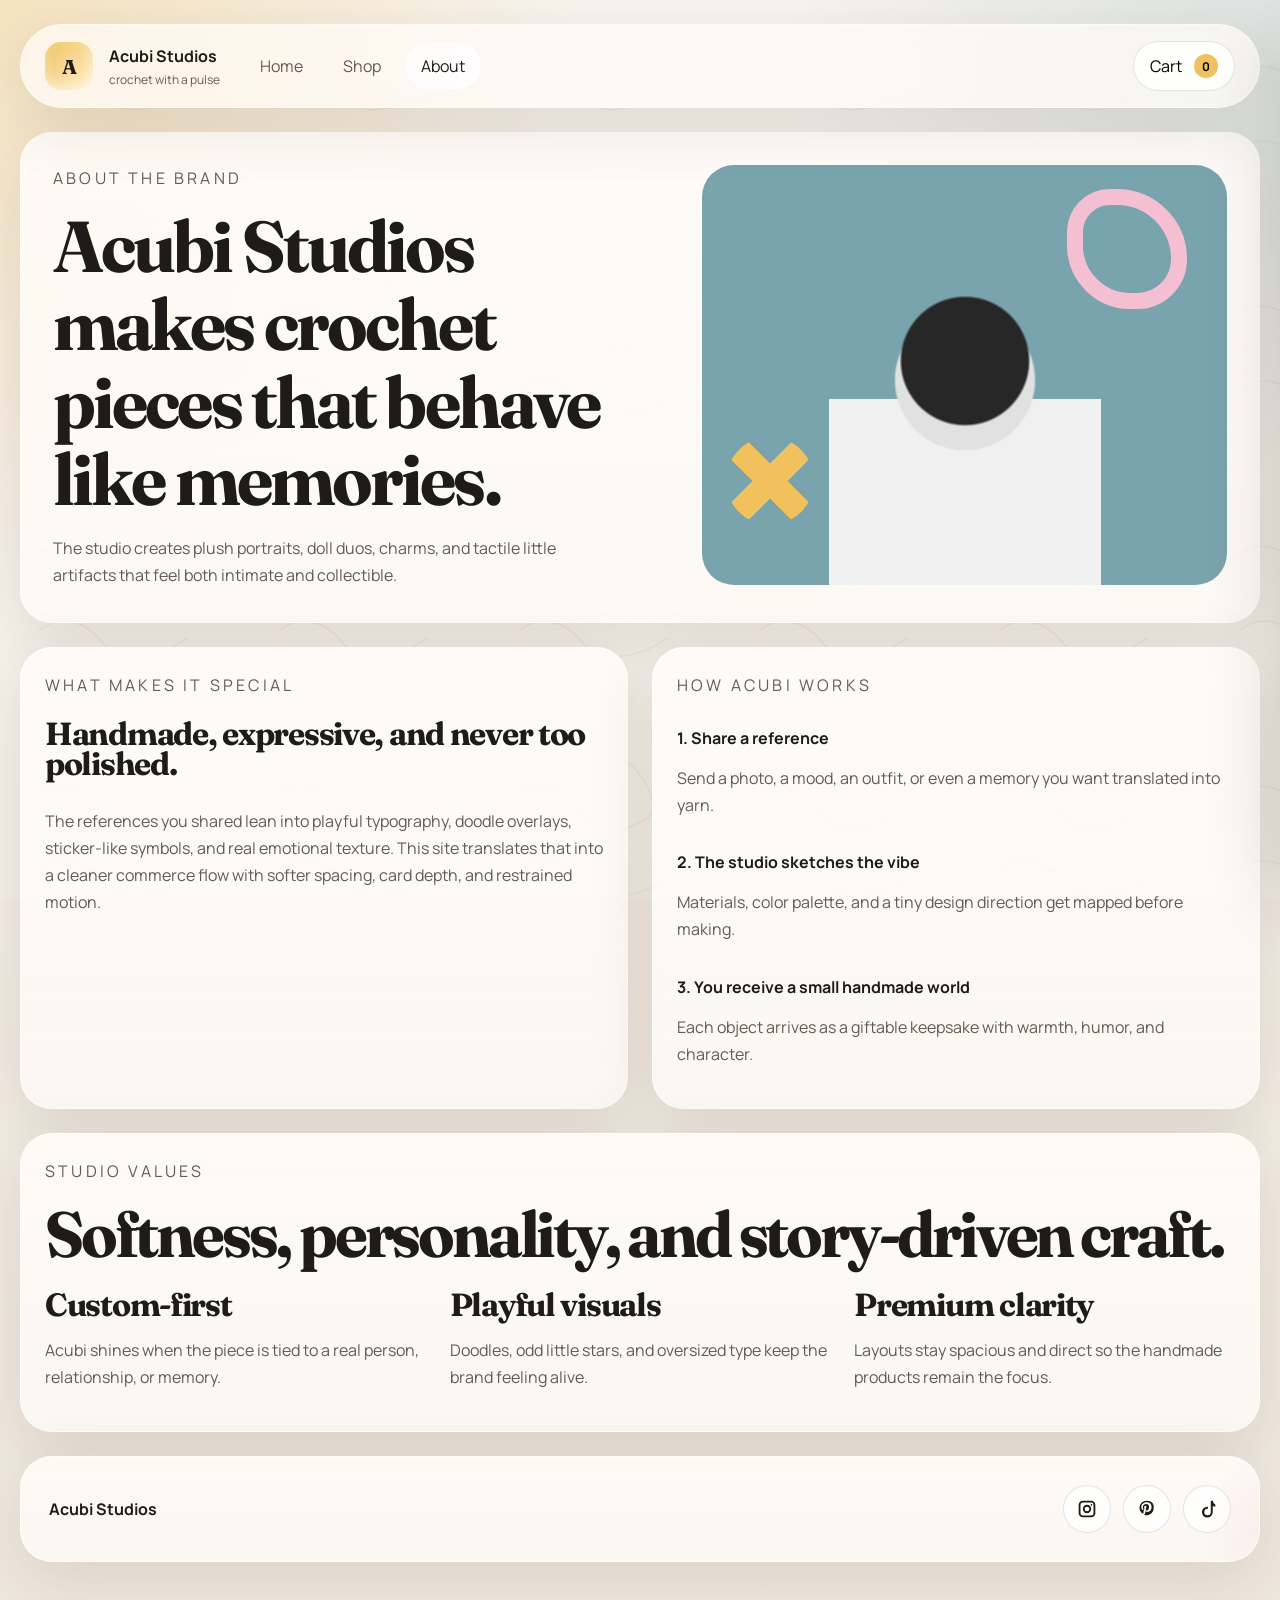
==== about.html @ 411c04d3 "initial commit" ====
<!DOCTYPE html>
<html lang="en">
<head>
  <meta charset="UTF-8">
  <meta name="viewport" content="width=device-width, initial-scale=1.0">
  <title>About | Acubi Studios</title>
  <meta
    name="description"
    content="Learn about Acubi Studios, a handmade crochet brand crafting custom dolls and keepsake art."
  >
  <link rel="preconnect" href="https://fonts.googleapis.com">
  <link rel="preconnect" href="https://fonts.gstatic.com" crossorigin>
  <link
    href="https://fonts.googleapis.com/css2?family=Baloo+2:wght@400;600;700&family=Fraunces:opsz,wght@9..144,400;9..144,600;9..144,700&family=Manrope:wght@400;500;700;800&display=swap"
    rel="stylesheet"
  >
  <link rel="stylesheet" href="styles.css">
</head>
<body>
  <div class="site-shell">
    <header class="topbar">
      <a class="brand" href="index.html" aria-label="Acubi Studios home">
        <span class="brand-mark">A</span>
        <span class="brand-text">
          <strong>Acubi Studios</strong>
          <small>crochet with a pulse</small>
        </span>
      </a>
      <button class="menu-toggle" type="button" aria-expanded="false" aria-controls="site-nav">
        Menu
      </button>
      <nav id="site-nav" class="nav">
        <a class="nav-link" href="index.html">Home</a>
        <a class="nav-link" href="shop.html">Shop</a>
        <a class="nav-link is-active" href="about.html">About</a>
      </nav>
      <div class="header-actions">
        <button class="cart-button" type="button" aria-expanded="false" aria-controls="cart-drawer">
          Cart
          <span class="cart-count" data-cart-count>0</span>
        </button>
      </div>
    </header>

    <main>
      <section class="about-hero panel">
        <div class="about-intro">
          <p class="eyebrow">About the brand</p>
          <h1>Acubi Studios makes crochet pieces that behave like memories.</h1>
          <p>
            The studio creates plush portraits, doll duos, charms, and tactile little artifacts
            that feel both intimate and collectible.
          </p>
        </div>
        <div class="about-portrait" aria-hidden="true">
          <div class="portrait-cutout"></div>
          <div class="portrait-doodle portrait-doodle-one"></div>
          <div class="portrait-doodle portrait-doodle-two"></div>
        </div>
      </section>

      <section class="about-layout">
        <article class="panel">
          <p class="eyebrow">What makes it special</p>
          <h2>Handmade, expressive, and never too polished.</h2>
          <p>
            The references you shared lean into playful typography, doodle overlays, sticker-like
            symbols, and real emotional texture. This site translates that into a cleaner commerce
            flow with softer spacing, card depth, and restrained motion.
          </p>
        </article>

        <article class="panel">
          <p class="eyebrow">How Acubi works</p>
          <div class="steps">
            <div>
              <strong>1. Share a reference</strong>
              <p>Send a photo, a mood, an outfit, or even a memory you want translated into yarn.</p>
            </div>
            <div>
              <strong>2. The studio sketches the vibe</strong>
              <p>Materials, color palette, and a tiny design direction get mapped before making.</p>
            </div>
            <div>
              <strong>3. You receive a small handmade world</strong>
              <p>Each object arrives as a giftable keepsake with warmth, humor, and character.</p>
            </div>
          </div>
        </article>
      </section>

      <section class="panel values-panel">
        <div class="section-heading">
          <p class="eyebrow">Studio values</p>
          <h2>Softness, personality, and story-driven craft.</h2>
        </div>
        <div class="value-grid">
          <div>
            <h3>Custom-first</h3>
            <p>Acubi shines when the piece is tied to a real person, relationship, or memory.</p>
          </div>
          <div>
            <h3>Playful visuals</h3>
            <p>Doodles, odd little stars, and oversized type keep the brand feeling alive.</p>
          </div>
          <div>
            <h3>Premium clarity</h3>
            <p>Layouts stay spacious and direct so the handmade products remain the focus.</p>
          </div>
        </div>
      </section>
    </main>

    <aside id="cart-drawer" class="cart-drawer" aria-hidden="true">
      <div class="cart-drawer-header">
        <div>
          <p class="eyebrow">Your cart</p>
          <h2>Picked for later</h2>
        </div>
        <button class="cart-close" type="button" aria-label="Close cart">Close</button>
      </div>
      <div class="cart-items" data-cart-items></div>
      <div class="cart-empty" data-cart-empty>Your cart is empty.</div>
      <div class="cart-summary">
        <div class="cart-total">
          <span>Total</span>
          <strong data-cart-total>Rs 0</strong>
        </div>
        <button class="button button-primary cart-checkout" type="button">Checkout later</button>
      </div>
    </aside>
    <div class="cart-backdrop" hidden></div>

    <footer class="site-footer panel">
      <div>
        <strong>Acubi Studios</strong>
      </div>
      <div class="socials" aria-label="Social media links">
        <a href="#" aria-label="Instagram">
          <svg viewBox="0 0 24 24" aria-hidden="true"><path d="M7 2h10a5 5 0 0 1 5 5v10a5 5 0 0 1-5 5H7a5 5 0 0 1-5-5V7a5 5 0 0 1 5-5zm0 2.2A2.8 2.8 0 0 0 4.2 7v10A2.8 2.8 0 0 0 7 19.8h10a2.8 2.8 0 0 0 2.8-2.8V7A2.8 2.8 0 0 0 17 4.2zm10.35 1.7a1.05 1.05 0 1 1 0 2.1 1.05 1.05 0 0 1 0-2.1zM12 7a5 5 0 1 1 0 10 5 5 0 0 1 0-10zm0 2.2A2.8 2.8 0 1 0 12 14.8 2.8 2.8 0 0 0 12 9.2z"/></svg>
        </a>
        <a href="#" aria-label="Pinterest">
          <svg viewBox="0 0 24 24" aria-hidden="true"><path d="M12.01 2C6.76 2 3 5.76 3 10.72c0 3.18 1.79 5.95 4.67 7.03.03-.55.01-1.22.15-1.82.16-.65 1.06-4.48 1.06-4.48s-.26-.52-.26-1.28c0-1.2.69-2.1 1.56-2.1.73 0 1.09.55 1.09 1.21 0 .74-.47 1.85-.72 2.88-.21.87.44 1.57 1.31 1.57 1.57 0 2.63-2.02 2.63-4.42 0-1.82-1.22-3.18-3.45-3.18-2.51 0-4.07 1.87-4.07 3.99 0 .73.22 1.26.56 1.66.16.19.18.26.12.47l-.18.73c-.06.23-.25.31-.46.22-1.27-.52-1.86-1.92-1.86-3.5 0-2.61 2.19-5.74 6.55-5.74 3.5 0 5.81 2.53 5.81 5.25 0 3.59-2 6.26-4.95 6.26-.99 0-1.92-.53-2.24-1.12l-.61 2.38c-.22.84-.65 1.88-.96 2.52.72.22 1.48.33 2.26.33 5.24 0 9-3.76 9-8.72C21 5.76 17.24 2 12.01 2z"/></svg>
        </a>
        <a href="#" aria-label="TikTok">
          <svg viewBox="0 0 24 24" aria-hidden="true"><path d="M16.56 2H19a5.52 5.52 0 0 0 3 4.68v2.48a7.87 7.87 0 0 1-3.07-.63v7.15a6.52 6.52 0 1 1-6.52-6.52c.25 0 .5.01.74.04v2.56a3.92 3.92 0 1 0 3.41 3.88z"/></svg>
        </a>
      </div>
    </footer>
  </div>

  <script src="products.js"></script>
  <script src="script.js"></script>
</body>
</html>
---- styles.css ----
:root {
  --bg: #f3efe8;
  --paper: rgba(255, 251, 247, 0.74);
  --paper-strong: rgba(255, 251, 247, 0.92);
  --ink: #1f1b19;
  --muted: #655a53;
  --line: rgba(57, 39, 28, 0.12);
  --gold: #f0c15d;
  --pink: #f2b7ca;
  --sky: #7eacb0;
  --peach: #ebc4a0;
  --shadow: 0 16px 64px rgba(54, 37, 29, 0.12);
  --radius-xl: 32px;
  --radius-lg: 24px;
  --radius-md: 16px;
  --max-width: 1180px;
}

* {
  box-sizing: border-box;
}

html {
  scroll-behavior: smooth;
}

body {
  margin: 0;
  min-height: 100vh;
  color: var(--ink);
  font-family: "Manrope", "Segoe UI", sans-serif;
  background:
    radial-gradient(circle at top left, rgba(240, 193, 93, 0.4), transparent 28%),
    radial-gradient(circle at top right, rgba(126, 172, 176, 0.28), transparent 24%),
    linear-gradient(180deg, #f8f3ec 0%, #efe8dd 100%);
}

body::before {
  content: "";
  position: fixed;
  inset: 0;
  background-image:
    linear-gradient(rgba(255, 255, 255, 0.18), rgba(255, 255, 255, 0.18)),
    url("data:image/svg+xml,%3Csvg xmlns='http://www.w3.org/2000/svg' width='240' height='240' viewBox='0 0 240 240'%3E%3Cg fill='none' stroke='%23bfa892' stroke-opacity='.18' stroke-width='1.4'%3E%3Cpath d='M30 80c18-20 54-18 68 8s44 30 74 6'/%3E%3Cpath d='M40 150c20-16 44-10 62 12s52 18 86-4'/%3E%3Cpath d='M144 40c12 8 26 24 28 42'/%3E%3C/g%3E%3C/svg%3E");
  pointer-events: none;
  z-index: -1;
}

a {
  color: inherit;
  text-decoration: none;
}

button {
  font: inherit;
}

.site-shell {
  width: min(calc(100% - 40px), 1440px);
  margin: 0 auto;
  padding: 24px 0 40px;
}

.topbar {
  position: sticky;
  top: 16px;
  z-index: 10;
  display: flex;
  align-items: center;
  justify-content: space-between;
  gap: 24px;
  padding: 16px 24px;
  margin-bottom: 24px;
  width: 100%;
  margin-left: 0;
  margin-right: 0;
  background: rgba(255, 251, 247, 0.72);
  border: 1px solid rgba(255, 255, 255, 0.55);
  -webkit-backdrop-filter: blur(16px);
  backdrop-filter: blur(16px);
  border-radius: 999px;
  box-shadow: var(--shadow);
}

.brand {
  display: inline-flex;
  align-items: center;
  gap: 16px;
}

.brand-mark {
  display: inline-grid;
  place-items: center;
  width: 48px;
  height: 48px;
  border-radius: 16px;
  background: linear-gradient(135deg, var(--gold), #fff2d0);
  font-family: "Fraunces", serif;
  font-size: 1.25rem;
  font-weight: 700;
  box-shadow: inset 0 -4px 12px rgba(255, 255, 255, 0.45);
}

.brand-text {
  display: grid;
  gap: 4px;
}

.brand-text strong {
  font-size: 1rem;
}

.brand-text small {
  color: var(--muted);
  font-size: 0.75rem;
}

.nav {
  display: flex;
  align-items: center;
  gap: 8px;
}

.header-actions {
  display: flex;
  align-items: center;
  gap: 12px;
  margin-left: auto;
}

.nav-link,
.menu-toggle,
.cart-button,
.filter-chip,
.button {
  transition: transform 180ms ease, background-color 180ms ease, border-color 180ms ease, box-shadow 180ms ease;
}

.nav-link {
  padding: 12px 16px;
  border-radius: 999px;
  color: var(--muted);
}

.nav-link:hover,
.nav-link.is-active {
  color: var(--ink);
  background: rgba(255, 255, 255, 0.75);
}

.menu-toggle {
  display: none;
  padding: 12px 16px;
  border: 1px solid var(--line);
  border-radius: 999px;
  background: rgba(255, 255, 255, 0.78);
}

.cart-button {
  display: inline-flex;
  align-items: center;
  gap: 12px;
  padding: 12px 16px;
  border: 1px solid var(--line);
  border-radius: 999px;
  background: rgba(255, 255, 255, 0.82);
}

.cart-count {
  display: inline-grid;
  place-items: center;
  min-width: 24px;
  height: 24px;
  padding: 0 8px;
  border-radius: 999px;
  background: var(--gold);
  font-size: 0.75rem;
  font-weight: 700;
}

main {
  display: grid;
  gap: 24px;
}

.panel {
  position: relative;
  overflow: hidden;
  background: linear-gradient(180deg, var(--paper-strong), var(--paper));
  border: 1px solid rgba(255, 255, 255, 0.7);
  border-radius: var(--radius-xl);
  box-shadow: var(--shadow);
}

.panel::after {
  content: "";
  position: absolute;
  inset: auto -10% -55% auto;
  width: 180px;
  height: 180px;
  background: radial-gradient(circle, rgba(242, 183, 202, 0.22), transparent 70%);
  pointer-events: none;
}

.hero,
.shop-hero,
.about-hero,
.about-teaser,
.site-footer {
  padding: 28px;
}

.hero {
  display: grid;
  grid-template-columns: 1.15fr 0.85fr;
  gap: 24px;
  min-height: 620px;
}

.hero-copy,
.shop-hero,
.about-intro {
  align-self: center;
}

.eyebrow {
  margin: 0 0 8px;
  color: var(--muted);
  font-size: 0.75rem;
  letter-spacing: 0.2em;
  text-transform: uppercase;
}

h1,
h2,
h3 {
  margin: 0;
  line-height: 0.95;
}

h1,
.headline-pop,
.art-note h2 {
  font-family: "Fraunces", Georgia, serif;
}

h1 {
  font-size: clamp(3.2rem, 8vw, 6.4rem);
  letter-spacing: -0.06em;
}

.headline-pop {
  display: block;
  color: #b88317;
  text-shadow: 0 8px 16px rgba(83, 54, 22, 0.14);
  position: relative;
  z-index: 1;
}

.headline-pop::before {
  content: "";
  position: absolute;
  left: -8px;
  right: 18%;
  bottom: 16px;
  height: 32px;
  background: linear-gradient(135deg, #ffe49c, #f0c15d);
  transform: rotate(-2deg);
  border-radius: 999px 32px 999px 32px;
  z-index: -1;
  opacity: 0.95;
}

.hero-text,
.feature p,
.product-copy p,
.about-intro p,
.about-layout p,
.values-panel p,
.site-footer p,
.shop-hero p {
  color: var(--muted);
  line-height: 1.7;
  font-size: 1rem;
}

.hero-text {
  max-width: 58ch;
  margin: 24px 0 0;
}

.hero-actions,
.filter-row {
  display: flex;
  flex-wrap: wrap;
  gap: 12px;
  margin-top: 24px;
}

.shop-controls {
  display: flex;
  align-items: center;
  justify-content: space-between;
  gap: 24px;
  margin-top: 24px;
}

.shop-controls .filter-row {
  margin-top: 0;
}

.button {
  display: inline-flex;
  align-items: center;
  justify-content: center;
  min-height: 48px;
  padding: 0 24px;
  border-radius: 999px;
  border: 1px solid transparent;
}

.button:hover,
.filter-chip:hover,
.menu-toggle:hover,
.cart-button:hover {
  transform: translateY(-1px);
}

.button-primary {
  color: #fffdf8;
  background: linear-gradient(135deg, #1e1b19, #49423f);
}

.button-secondary,
.filter-chip {
  background: rgba(255, 255, 255, 0.76);
  border-color: var(--line);
}

.filter-chip {
  padding: 12px 16px;
  border-radius: 999px;
  color: var(--ink);
  cursor: pointer;
}

.filter-chip.is-selected {
  background: var(--gold);
}

.filter-status,
.shop-empty-state {
  margin: 0;
  color: var(--muted);
}

.sort-row {
  display: flex;
  align-items: center;
  gap: 12px;
  margin-top: 0;
  margin-left: auto;
}

.sort-label {
  color: var(--muted);
  font-size: 0.75rem;
  letter-spacing: 0.14em;
  text-transform: uppercase;
}

.sort-select {
  min-height: 48px;
  padding: 0 48px 0 16px;
  border: 1px solid var(--line);
  border-radius: 999px;
  background: rgba(255, 255, 255, 0.82);
  background-image: url("data:image/svg+xml,%3Csvg xmlns='http://www.w3.org/2000/svg' width='16' height='16' viewBox='0 0 16 16'%3E%3Cpath fill='none' stroke='%231f1b19' stroke-linecap='round' stroke-linejoin='round' stroke-width='1.5' d='M4 6l4 4 4-4'/%3E%3C/svg%3E");
  background-position: right 16px center;
  background-repeat: no-repeat;
  background-size: 16px 16px;
  color: var(--ink);
  font: inherit;
  -webkit-appearance: none;
  -moz-appearance: none;
  appearance: none;
}

.filter-status {
  margin-top: 16px;
}

.shop-empty-state {
  padding: 24px;
  text-align: center;
}

.hero-art {
  position: relative;
  display: grid;
  align-content: end;
  gap: 16px;
}

.art-card {
  position: relative;
  border-radius: 28px;
  overflow: hidden;
}

.art-photo {
  min-height: 390px;
  background:
    linear-gradient(160deg, rgba(41, 31, 24, 0.08), rgba(41, 31, 24, 0.45)),
    radial-gradient(circle at 30% 20%, rgba(253, 232, 121, 0.9), transparent 28%),
    linear-gradient(145deg, #6b645d 0%, #b19c7b 36%, #2d2928 100%);
}

.art-photo::before {
  content: "";
  position: absolute;
  inset: 0;
  background:
    linear-gradient(18deg, transparent 45%, rgba(255, 255, 255, 0.24) 48%, transparent 55%),
    url("data:image/svg+xml,%3Csvg xmlns='http://www.w3.org/2000/svg' width='240' height='240' viewBox='0 0 240 240'%3E%3Cg fill='none' stroke='%23fff4d6' stroke-opacity='.18' stroke-width='2'%3E%3Cpath d='M22 48l18 8 8 20'/%3E%3Cpath d='M184 40l12 20 22 6'/%3E%3Cpath d='M50 200c44-18 92-20 144-6'/%3E%3C/g%3E%3C/svg%3E");
  mix-blend-mode: screen;
}

.photo-overlay {
  position: absolute;
  inset: auto 20px 20px 20px;
  padding: 16px;
  background: rgba(255, 248, 240, 0.78);
  -webkit-backdrop-filter: blur(8px);
  backdrop-filter: blur(8px);
  border-radius: 24px;
}

.photo-overlay p {
  margin: 8px 0 0;
  font-family: "Baloo 2", cursive;
  font-size: 1.5rem;
}

.scribble-star {
  display: inline-block;
  width: 48px;
  height: 48px;
  background: var(--gold);
  clip-path: polygon(50% 0%, 60% 36%, 100% 50%, 60% 64%, 50% 100%, 40% 64%, 0% 50%, 40% 36%);
}

.art-note {
  padding: 24px;
  background: linear-gradient(180deg, rgba(126, 172, 176, 0.18), rgba(255, 251, 247, 0.86));
  border: 1px solid rgba(126, 172, 176, 0.2);
}

.doodle-badge,
.product-tag,
.price-pill {
  display: inline-flex;
  align-items: center;
  gap: 8px;
  min-height: 32px;
  padding: 0 16px;
  border-radius: 999px;
  background: rgba(255, 255, 255, 0.78);
  border: 1px solid rgba(57, 39, 28, 0.1);
  font-size: 0.75rem;
}

.price-pill {
  margin-bottom: 16px;
}

.art-note h2 {
  margin-top: 16px;
  font-size: clamp(2rem, 4vw, 3rem);
}

.art-note ul {
  margin: 16px 0 0;
  padding-left: 16px;
  color: var(--muted);
  line-height: 1.8;
}

.story-grid,
.about-layout {
  display: grid;
  grid-template-columns: 1.1fr 0.9fr 0.9fr;
  gap: 24px;
}

.about-layout {
  grid-template-columns: 1fr 1fr;
}

.about-layout .panel {
  display: grid;
  align-content: start;
  gap: 12px;
  padding: 24px;
}

.feature,
.values-panel,
.product-card {
  padding: 24px;
}

.feature h2,
.section-heading h2,
.about-intro h1,
.shop-hero h1 {
  font-family: "Fraunces", Georgia, serif;
  font-size: clamp(2.4rem, 5vw, 4.6rem);
  letter-spacing: -0.05em;
  line-height: 1.02;
}

.feature h3,
.product-copy h2,
.product-copy h3,
.value-grid h3,
.about-layout h2 {
  font-family: "Fraunces", Georgia, serif;
  font-size: 2rem;
  letter-spacing: -0.04em;
}

.quote-bubble {
  display: inline-block;
  max-width: 256px;
  padding: 16px 24px;
  margin-bottom: 16px;
  font-family: "Baloo 2", cursive;
  font-size: 1.5rem;
  background: #fffef9;
  border: 4px solid rgba(31, 27, 25, 0.76);
  border-radius: 32px;
}

.catalog-preview,
.shop-grid {
  display: grid;
  gap: 24px;
}

.section-heading {
  display: grid;
  gap: 8px;
}

.product-grid,
.shop-grid,
.value-grid {
  display: grid;
  grid-template-columns: repeat(3, minmax(0, 1fr));
  gap: 24px;
}

.product-card {
  display: grid;
  gap: 16px;
}

.product-card.is-clickable {
  cursor: pointer;
}

.product-card.is-hidden {
  display: none;
}

.product-card.is-clickable:focus-visible {
  outline: 4px solid rgba(184, 131, 23, 0.55);
  outline-offset: 4px;
}

.product-visual {
  min-height: 240px;
  border-radius: 24px;
  position: relative;
  overflow: hidden;
  background-color: #efe4d6;
}

.product-visual::before,
.product-visual::after {
  content: "";
  position: absolute;
}

.product-one {
  background:
    radial-gradient(circle at 35% 60%, #4a372f 0 16%, transparent 17%),
    radial-gradient(circle at 65% 60%, #4a372f 0 16%, transparent 17%),
    radial-gradient(circle at 35% 40%, #f4d2a9 0 20%, transparent 21%),
    radial-gradient(circle at 65% 40%, #f4d2a9 0 20%, transparent 21%),
    linear-gradient(180deg, #282526 0 48%, #ede2d1 48% 100%);
}

.product-one::before,
.product-one::after {
  top: 24px;
  width: 84px;
  height: 160px;
  border-radius: 48px;
  background: linear-gradient(180deg, #1f1b1d 0 48%, #f6efe4 48% 100%);
}

.product-one::before {
  left: 48px;
}

.product-one::after {
  right: 48px;
}

.product-two {
  background:
    radial-gradient(circle at center, #f7bfd0 0 16%, transparent 17%),
    radial-gradient(circle at 50% 50%, #ef9eb5 0 34%, transparent 35%),
    linear-gradient(180deg, #79a3ad, #c6e0d9);
}

.product-two::before {
  inset: 32px;
  border-radius: 50%;
  border: 16px solid #f4c1d1;
}

.product-two::after {
  inset: 100px;
  border-radius: 50%;
  background: radial-gradient(circle, #b0637b 0 22%, transparent 23%),
    radial-gradient(circle at right, #b0637b 0 22%, transparent 23%);
}

.product-three {
  background:
    radial-gradient(circle at 50% 16%, rgba(255, 234, 195, 0.96), transparent 22%),
    linear-gradient(180deg, #c49d71, #f0d8ba);
}

.product-three::before {
  left: calc(50% - 32px);
  top: 32px;
  width: 64px;
  height: 180px;
  border-radius: 32px;
  background: linear-gradient(180deg, #2d2625 0 28%, #ecc89d 28% 50%, #2d2625 50% 100%);
  box-shadow:
    -48px 32px 0 -8px #2d2625,
    48px 32px 0 -8px #2d2625;
}

.product-four {
  background:
    radial-gradient(circle at 50% 36%, #f0c15d 0 8%, transparent 9%),
    linear-gradient(180deg, #efe6d8, #cab8a8);
}

.product-four::before {
  left: calc(50% - 56px);
  top: 52px;
  width: 112px;
  height: 112px;
  border-radius: 48px;
  background: #f1d5bb;
}

.product-four::after {
  left: calc(50% - 64px);
  bottom: 24px;
  width: 128px;
  height: 80px;
  border-radius: 40px;
  background: #b68467;
}

.product-five {
  background:
    linear-gradient(135deg, #fff6e6, #f2b7ca),
    linear-gradient(180deg, #8cb7ba, #5f868e);
}

.product-five::before {
  inset: 40px;
  border-radius: 24px;
  background:
    radial-gradient(circle at 20% 20%, rgba(255, 255, 255, 0.7), transparent 16%),
    linear-gradient(135deg, #7ba8ab, #e3b18c);
}

.product-five::after {
  left: 32px;
  right: 32px;
  bottom: 40px;
  height: 16px;
  border-radius: 999px;
  background: rgba(255, 255, 255, 0.7);
}

.product-six {
  background:
    linear-gradient(180deg, #86adb0, #f1e1cb);
}

.product-six::before {
  left: 24px;
  right: 24px;
  top: 32px;
  bottom: 32px;
  border-radius: 32px;
  background:
    radial-gradient(circle at 18% 30%, #f1c462 0 10%, transparent 11%),
    radial-gradient(circle at 80% 24%, #f2b7ca 0 12%, transparent 13%),
    radial-gradient(circle at 48% 58%, #fffdf7 0 26%, transparent 27%),
    linear-gradient(135deg, #e9d7c5, #cbb099);
}

.product-copy {
  display: grid;
  gap: 12px;
}

.product-actions {
  display: flex;
  flex-wrap: wrap;
  gap: 12px;
  margin-top: 4px;
  justify-content: center;
  align-items: center;
}

.add-to-cart-button {
  border: 0;
  cursor: pointer;
}

.product-meta {
  display: flex;
  justify-content: space-between;
  gap: 12px;
  color: var(--muted);
}

.cart-drawer {
  position: fixed;
  top: 24px;
  right: 24px;
  bottom: 24px;
  width: min(384px, calc(100vw - 32px));
  display: grid;
  grid-template-rows: auto 1fr auto;
  gap: 16px;
  padding: 24px;
  background: rgba(255, 251, 247, 0.96);
  border: 1px solid rgba(255, 255, 255, 0.82);
  border-radius: 32px;
  box-shadow: 0 24px 80px rgba(38, 28, 22, 0.24);
  -webkit-backdrop-filter: blur(16px);
  backdrop-filter: blur(16px);
  transform: translateX(calc(100% + 32px));
  transition: transform 220ms ease;
  z-index: 30;
}

.cart-drawer.is-open {
  transform: translateX(0);
}

.cart-backdrop {
  position: fixed;
  inset: 0;
  background: rgba(29, 21, 18, 0.2);
  -webkit-backdrop-filter: blur(4px);
  backdrop-filter: blur(4px);
  z-index: 20;
}

.cart-open {
  overflow: hidden;
}

.cart-drawer-header,
.cart-total,
.cart-item-controls {
  display: flex;
  align-items: center;
  justify-content: space-between;
  gap: 12px;
}

.cart-close,
.cart-item-controls button {
  border: 1px solid var(--line);
  border-radius: 999px;
  background: rgba(255, 255, 255, 0.86);
  cursor: pointer;
}

.cart-close {
  padding: 12px 16px;
}

.cart-items {
  display: grid;
  align-content: start;
  gap: 16px;
  overflow: auto;
}

.cart-item {
  display: grid;
  grid-template-columns: 88px 1fr;
  gap: 16px;
  padding: 12px;
  border-radius: 24px;
  background: rgba(255, 255, 255, 0.75);
}

.cart-item-visual {
  min-height: 96px;
  border-radius: 16px;
  overflow: hidden;
}

.cart-item-copy {
  display: grid;
  gap: 8px;
  align-content: start;
}

.cart-item-copy span {
  color: var(--muted);
  font-size: 1rem;
}

.cart-item-controls {
  justify-content: flex-start;
  flex-wrap: wrap;
}

.cart-item-controls button {
  min-width: 32px;
  height: 32px;
  padding: 0 12px;
}

.cart-item-controls .cart-remove {
  min-width: auto;
}

.cart-empty {
  color: var(--muted);
}

.cart-summary {
  display: grid;
  gap: 16px;
}

.cart-checkout {
  width: 100%;
}

.product-detail {
  display: grid;
  grid-template-columns: 0.95fr 1.05fr;
  gap: 32px;
  padding: 32px;
}

.product-detail-visual {
  display: grid;
}

.product-detail-visual .product-visual {
  min-height: 560px;
}

.product-detail-copy {
  display: grid;
  align-content: start;
  gap: 16px;
}

.product-detail-description {
  color: var(--muted);
  line-height: 1.8;
  font-size: 1rem;
}

.product-detail-meta {
  display: grid;
  grid-template-columns: repeat(3, minmax(0, 1fr));
  gap: 16px;
}

.product-detail-meta > div,
.product-detail-includes {
  padding: 16px;
  border-radius: 24px;
  background: rgba(255, 255, 255, 0.66);
  border: 1px solid rgba(57, 39, 28, 0.08);
}

.detail-label {
  display: block;
  margin-bottom: 8px;
  color: var(--muted);
  font-size: 0.75rem;
  letter-spacing: 0.14em;
  text-transform: uppercase;
}

.product-detail-actions {
  display: flex;
  flex-wrap: wrap;
  gap: 12px;
}

.product-detail-includes ul {
  margin: 0;
  padding-left: 16px;
  color: var(--muted);
  line-height: 1.8;
}

.about-teaser,
.site-footer {
  display: flex;
  align-items: center;
  justify-content: space-between;
  gap: 20px;
}

.site-footer {
  margin-top: 24px;
}

.about-teaser .button {
  flex-shrink: 0;
  min-width: 176px;
  white-space: nowrap;
}

.socials {
  display: flex;
  gap: 12px;
}

.socials a {
  display: inline-grid;
  place-items: center;
  width: 48px;
  height: 48px;
  border-radius: 50%;
  background: rgba(255, 255, 255, 0.82);
  border: 1px solid rgba(57, 39, 28, 0.12);
}

.socials svg {
  width: 20px;
  height: 20px;
  fill: var(--ink);
}

.about-hero {
  display: grid;
  grid-template-columns: 1fr 0.85fr;
  gap: 32px;
  align-items: start;
  padding: 32px;
}

.about-intro {
  display: grid;
  gap: 16px;
}

.about-intro h1 {
  font-size: clamp(3rem, 6vw, 4.5rem);
  line-height: 1.08;
  letter-spacing: -0.04em;
  max-width: 12ch;
}

.about-intro p {
  margin: 0;
  max-width: 56ch;
}

.about-portrait {
  position: relative;
  min-height: 420px;
  border-radius: 32px;
  background: linear-gradient(180deg, #79a3ad, #79a3ad);
  overflow: hidden;
}

.portrait-cutout {
  position: absolute;
  left: 50%;
  bottom: 0;
  width: 272px;
  height: 320px;
  transform: translateX(-50%);
  background:
    radial-gradient(circle at 50% 30%, #2b2625 0 24%, transparent 25%),
    radial-gradient(circle at 50% 36%, #f2dec9 0 28%, transparent 29%),
    radial-gradient(circle at 40% 38%, #1f1b19 0 3%, transparent 4%),
    radial-gradient(circle at 60% 38%, #1f1b19 0 3%, transparent 4%),
    radial-gradient(circle at 50% 49%, #d88383 0 4%, transparent 5%),
    linear-gradient(180deg, transparent 0 42%, #f5efe8 42% 100%);
  filter: grayscale(1);
}

.portrait-doodle {
  position: absolute;
  border-radius: 50%;
}

.portrait-doodle-one {
  width: 120px;
  height: 120px;
  top: 24px;
  right: 40px;
  border: 16px solid #f4bfd0;
  border-radius: 38% 62% 44% 56%;
}

.portrait-doodle-two {
  width: 88px;
  height: 88px;
  left: 24px;
  bottom: 60px;
  background:
    linear-gradient(45deg, transparent 40%, var(--gold) 40% 60%, transparent 60%),
    linear-gradient(-45deg, transparent 40%, var(--gold) 40% 60%, transparent 60%);
}

.steps {
  display: grid;
  gap: 16px;
  margin-top: 8px;
}

.steps strong {
  display: block;
  margin-bottom: 8px;
}

.values-panel {
  display: grid;
  gap: 24px;
}

@media (max-width: 980px) {
  .hero,
  .about-hero,
  .product-detail,
  .story-grid,
  .about-layout,
  .product-grid,
  .shop-grid,
  .value-grid,
  .about-teaser,
  .site-footer {
    grid-template-columns: 1fr;
  }

  .hero {
    min-height: 0;
  }

  .product-detail-meta {
    grid-template-columns: 1fr;
  }

  .about-teaser,
  .site-footer {
    align-items: flex-start;
  }
}

@media (max-width: 760px) {
  .site-shell {
    width: min(calc(100% - 24px), var(--max-width));
    padding-top: 12px;
  }

  .topbar {
    flex-wrap: wrap;
    width: 100%;
    margin-left: 0;
    margin-right: 0;
    border-radius: 999px;
    padding: 16px;
  }

  .menu-toggle {
    display: inline-flex;
  }

  .nav {
    display: none;
    width: 100%;
    flex-direction: column;
    align-items: stretch;
    padding-top: 12px;
  }

  .nav.is-open {
    display: flex;
  }

  .header-actions {
    margin-left: 0;
  }

  .nav-link {
    text-align: center;
  }

  .hero,
  .shop-hero,
  .about-hero,
  .about-teaser,
  .site-footer,
  .feature,
  .product-card,
  .values-panel {
    padding: 24px;
  }

  h1 {
    font-size: clamp(2.5rem, 14vw, 4.5rem);
  }

  .feature h2,
  .section-heading h2,
  .about-intro h1,
  .shop-hero h1 {
    font-size: clamp(2rem, 11vw, 3.25rem);
  }

  .about-hero {
    padding: 24px;
    gap: 24px;
  }

  .about-intro {
    gap: 12px;
  }

  .about-intro h1 {
    font-size: clamp(2.5rem, 10vw, 4rem);
  }

  .product-meta {
    flex-direction: column;
  }

  .product-actions,
  .product-detail-actions {
    flex-direction: column;
  }

  .sort-row {
    align-items: stretch;
    flex-direction: column;
    margin-left: 0;
  }

  .shop-controls {
    align-items: stretch;
    flex-direction: column;
  }

  .cart-drawer {
    top: auto;
    right: 12px;
    left: 12px;
    bottom: 12px;
    width: auto;
    border-radius: 32px;
  }

  .product-detail-visual .product-visual {
    min-height: 320px;
  }
}
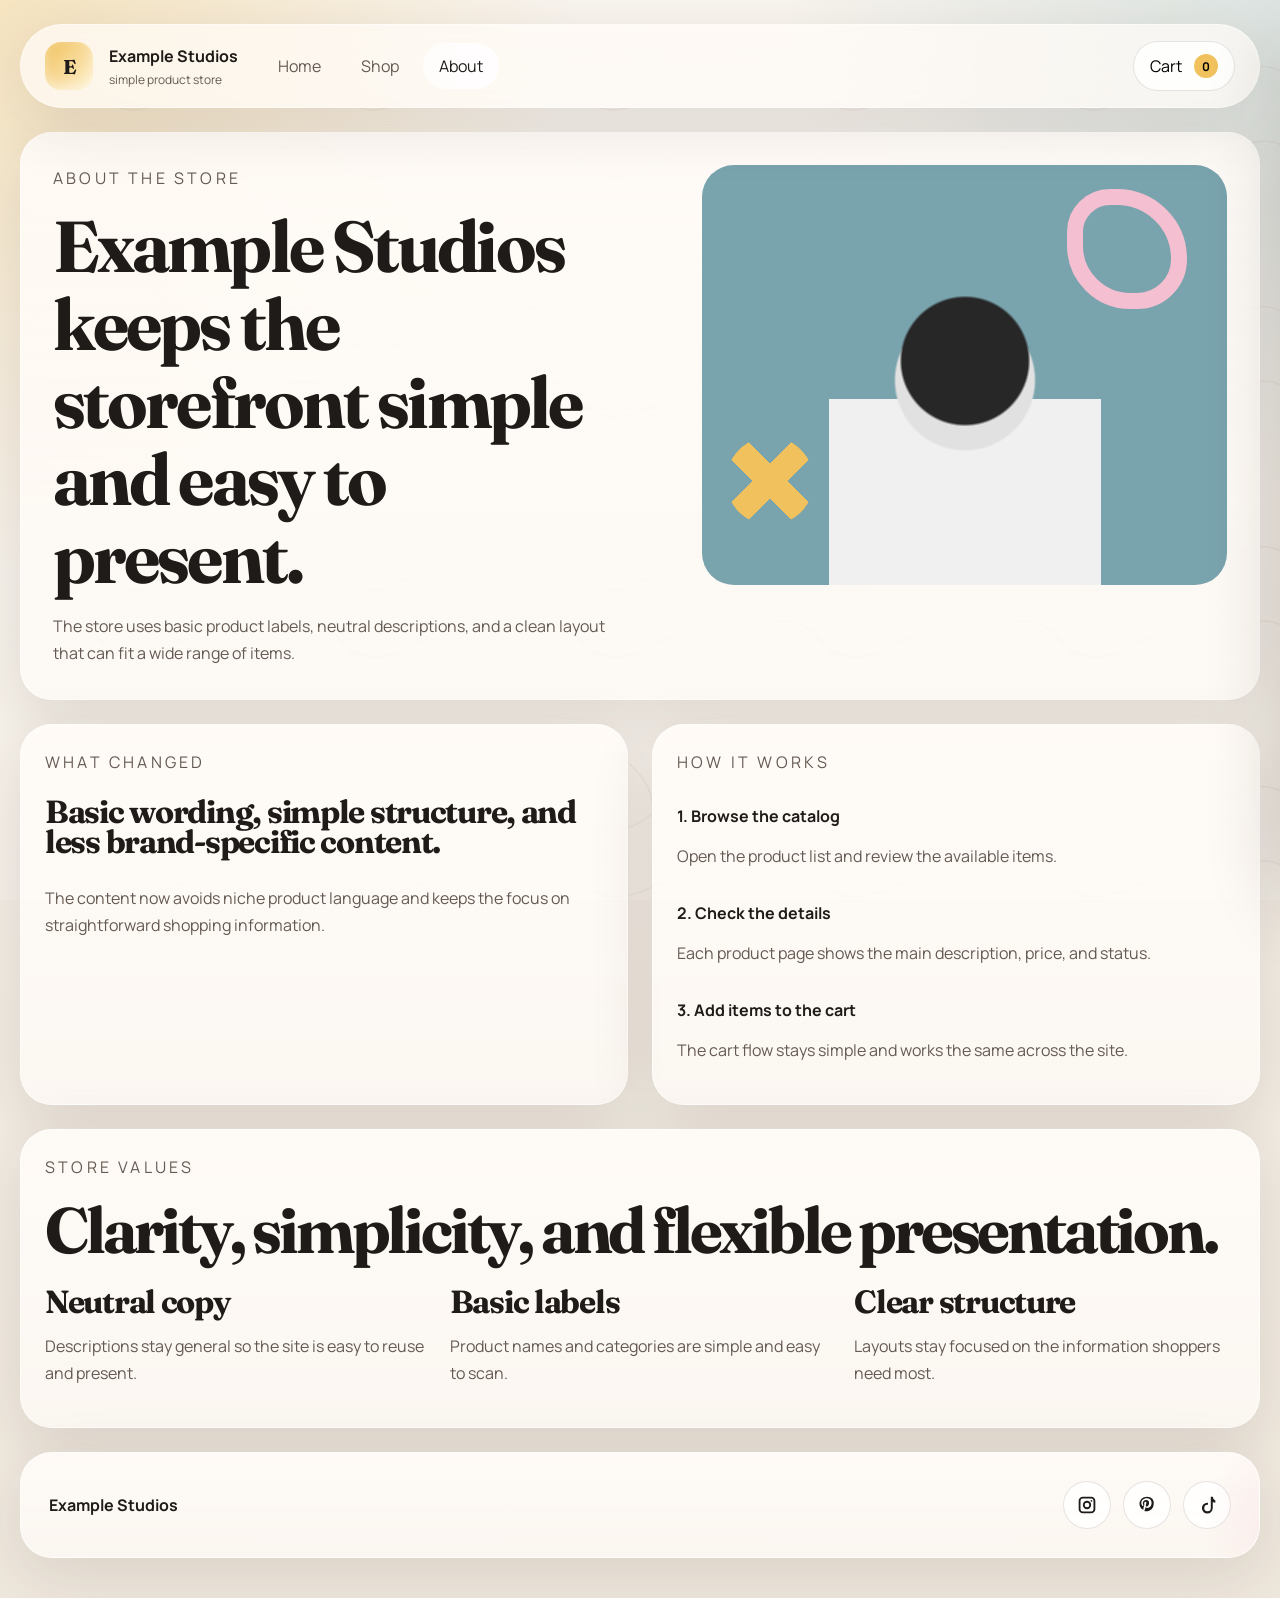
==== commit e1905a68: "back to basics" ====
--- a/about.html
+++ b/about.html
@@ -3,10 +3,10 @@
 <head>
   <meta charset="UTF-8">
   <meta name="viewport" content="width=device-width, initial-scale=1.0">
-  <title>About | Acubi Studios</title>
+  <title>About | Example Studios</title>
   <meta
     name="description"
-    content="Learn about Acubi Studios, a handmade crochet brand crafting custom dolls and keepsake art."
+    content="Learn about Example Studios, a simple store with clear product pages and neutral copy."
   >
   <link rel="preconnect" href="https://fonts.googleapis.com">
   <link rel="preconnect" href="https://fonts.gstatic.com" crossorigin>
@@ -19,11 +19,11 @@
 <body>
   <div class="site-shell">
     <header class="topbar">
-      <a class="brand" href="index.html" aria-label="Acubi Studios home">
-        <span class="brand-mark">A</span>
+      <a class="brand" href="index.html" aria-label="Example Studios home">
+        <span class="brand-mark">E</span>
         <span class="brand-text">
-          <strong>Acubi Studios</strong>
-          <small>crochet with a pulse</small>
+          <strong>Example Studios</strong>
+          <small>simple product store</small>
         </span>
       </a>
       <button class="menu-toggle" type="button" aria-expanded="false" aria-controls="site-nav">
@@ -45,11 +45,11 @@
     <main>
       <section class="about-hero panel">
         <div class="about-intro">
-          <p class="eyebrow">About the brand</p>
-          <h1>Acubi Studios makes crochet pieces that behave like memories.</h1>
+          <p class="eyebrow">About the store</p>
+          <h1>Example Studios keeps the storefront simple and easy to present.</h1>
           <p>
-            The studio creates plush portraits, doll duos, charms, and tactile little artifacts
-            that feel both intimate and collectible.
+            The store uses basic product labels, neutral descriptions, and a clean layout that can
+            fit a wide range of items.
           </p>
         </div>
         <div class="about-portrait" aria-hidden="true">
@@ -61,29 +61,28 @@
 
       <section class="about-layout">
         <article class="panel">
-          <p class="eyebrow">What makes it special</p>
-          <h2>Handmade, expressive, and never too polished.</h2>
+          <p class="eyebrow">What changed</p>
+          <h2>Basic wording, simple structure, and less brand-specific content.</h2>
           <p>
-            The references you shared lean into playful typography, doodle overlays, sticker-like
-            symbols, and real emotional texture. This site translates that into a cleaner commerce
-            flow with softer spacing, card depth, and restrained motion.
+            The content now avoids niche product language and keeps the focus on straightforward
+            shopping information.
           </p>
         </article>
 
         <article class="panel">
-          <p class="eyebrow">How Acubi works</p>
+          <p class="eyebrow">How it works</p>
           <div class="steps">
             <div>
-              <strong>1. Share a reference</strong>
-              <p>Send a photo, a mood, an outfit, or even a memory you want translated into yarn.</p>
+              <strong>1. Browse the catalog</strong>
+              <p>Open the product list and review the available items.</p>
             </div>
             <div>
-              <strong>2. The studio sketches the vibe</strong>
-              <p>Materials, color palette, and a tiny design direction get mapped before making.</p>
+              <strong>2. Check the details</strong>
+              <p>Each product page shows the main description, price, and status.</p>
             </div>
             <div>
-              <strong>3. You receive a small handmade world</strong>
-              <p>Each object arrives as a giftable keepsake with warmth, humor, and character.</p>
+              <strong>3. Add items to the cart</strong>
+              <p>The cart flow stays simple and works the same across the site.</p>
             </div>
           </div>
         </article>
@@ -91,21 +90,21 @@
 
       <section class="panel values-panel">
         <div class="section-heading">
-          <p class="eyebrow">Studio values</p>
-          <h2>Softness, personality, and story-driven craft.</h2>
+          <p class="eyebrow">Store values</p>
+          <h2>Clarity, simplicity, and flexible presentation.</h2>
         </div>
         <div class="value-grid">
           <div>
-            <h3>Custom-first</h3>
-            <p>Acubi shines when the piece is tied to a real person, relationship, or memory.</p>
+            <h3>Neutral copy</h3>
+            <p>Descriptions stay general so the site is easy to reuse and present.</p>
           </div>
           <div>
-            <h3>Playful visuals</h3>
-            <p>Doodles, odd little stars, and oversized type keep the brand feeling alive.</p>
+            <h3>Basic labels</h3>
+            <p>Product names and categories are simple and easy to scan.</p>
           </div>
           <div>
-            <h3>Premium clarity</h3>
-            <p>Layouts stay spacious and direct so the handmade products remain the focus.</p>
+            <h3>Clear structure</h3>
+            <p>Layouts stay focused on the information shoppers need most.</p>
           </div>
         </div>
       </section>
@@ -133,7 +132,7 @@
 
     <footer class="site-footer panel">
       <div>
-        <strong>Acubi Studios</strong>
+        <strong>Example Studios</strong>
       </div>
       <div class="socials" aria-label="Social media links">
         <a href="#" aria-label="Instagram">
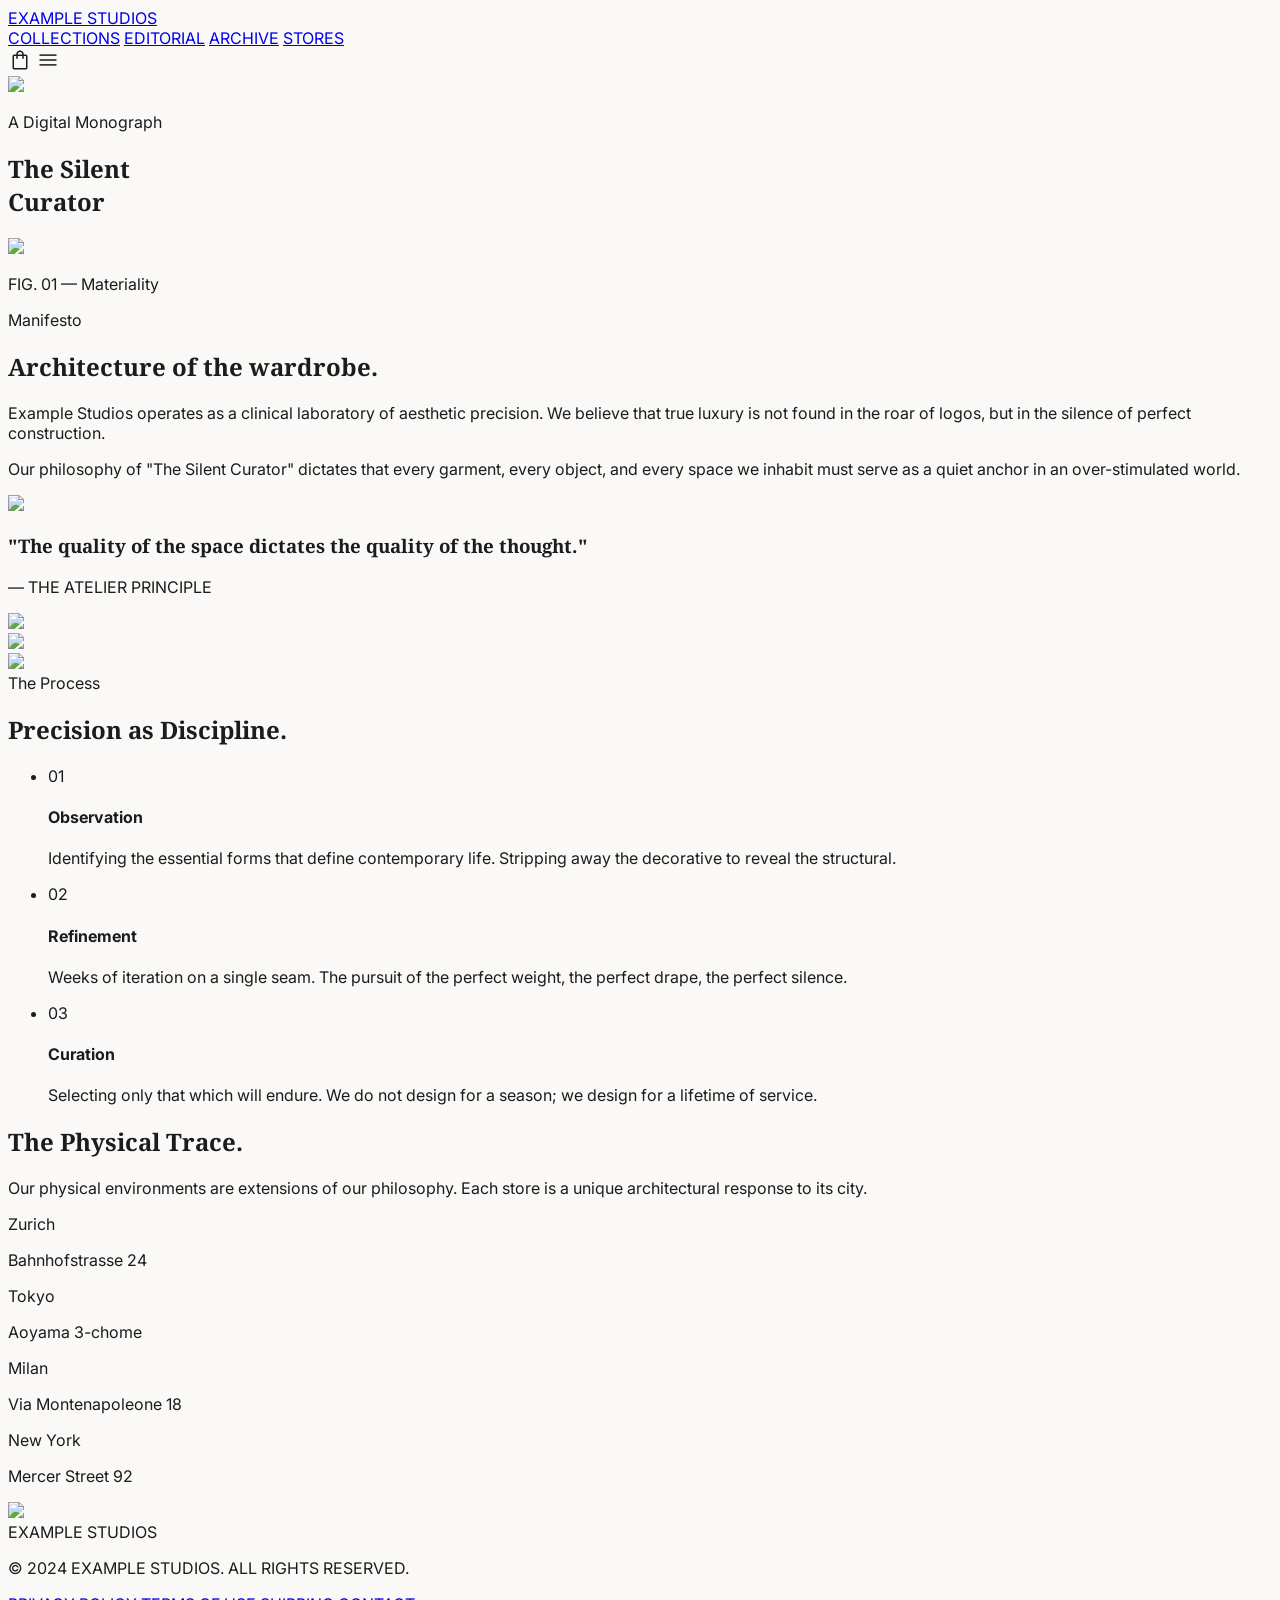
==== commit 9590e1b7: "new look" ====
--- a/about.html
+++ b/about.html
@@ -1,154 +1,246 @@
 <!DOCTYPE html>
-<html lang="en">
-<head>
-  <meta charset="UTF-8">
-  <meta name="viewport" content="width=device-width, initial-scale=1.0">
-  <title>About | Example Studios</title>
-  <meta
-    name="description"
-    content="Learn about Example Studios, a simple store with clear product pages and neutral copy."
-  >
-  <link rel="preconnect" href="https://fonts.googleapis.com">
-  <link rel="preconnect" href="https://fonts.gstatic.com" crossorigin>
-  <link
-    href="https://fonts.googleapis.com/css2?family=Baloo+2:wght@400;600;700&family=Fraunces:opsz,wght@9..144,400;9..144,600;9..144,700&family=Manrope:wght@400;500;700;800&display=swap"
-    rel="stylesheet"
-  >
-  <link rel="stylesheet" href="styles.css">
+
+<html class="light" lang="en"><head>
+<meta charset="utf-8"/>
+<meta content="width=device-width, initial-scale=1.0" name="viewport"/>
+<link href="https://fonts.googleapis.com/css2?family=Inter:wght@300;400;500;700&amp;family=Noto+Serif:ital,wght@0,400;0,700;1,400&amp;display=swap" rel="stylesheet"/>
+<link href="https://fonts.googleapis.com/css2?family=Material+Symbols+Outlined:wght,FILL@100..700,0..1&amp;display=swap" rel="stylesheet"/>
+<link href="https://fonts.googleapis.com/css2?family=Material+Symbols+Outlined:wght,FILL@100..700,0..1&amp;display=swap" rel="stylesheet"/>
+<script src="https://cdn.tailwindcss.com?plugins=forms,container-queries"></script>
+<script id="tailwind-config">
+        tailwind.config = {
+            darkMode: "class",
+            theme: {
+                extend: {
+                    "colors": {
+                        "surface-bright": "#faf9f7",
+                        "surface-tint": "#5e5e5e",
+                        "surface-container-high": "#e9e8e6",
+                        "on-primary-fixed": "#1b1b1b",
+                        "on-secondary-fixed": "#1b1c1b",
+                        "surface-container": "#efeeec",
+                        "on-secondary": "#ffffff",
+                        "primary-container": "#1b1b1b",
+                        "outline-variant": "#cfc4c5",
+                        "on-tertiary-fixed": "#1c1c18",
+                        "outline": "#7e7576",
+                        "error": "#ba1a1a",
+                        "secondary-fixed": "#e3e2e0",
+                        "primary-fixed-dim": "#c6c6c6",
+                        "on-secondary-container": "#626361",
+                        "tertiary-fixed-dim": "#c9c6c1",
+                        "on-surface-variant": "#4c4546",
+                        "surface": "#faf9f7",
+                        "on-primary-fixed-variant": "#474747",
+                        "inverse-surface": "#2f3130",
+                        "on-tertiary-fixed-variant": "#474743",
+                        "primary-fixed": "#e2e2e2",
+                        "inverse-on-surface": "#f2f0ee",
+                        "on-tertiary": "#ffffff",
+                        "on-primary-container": "#848484",
+                        "surface-container-highest": "#e3e2e0",
+                        "primary": "#000000",
+                        "surface-container-low": "#f5f3f1",
+                        "on-error-container": "#93000a",
+                        "secondary": "#5e5e5d",
+                        "tertiary-fixed": "#e5e2dd",
+                        "on-primary": "#ffffff",
+                        "surface-container-lowest": "#ffffff",
+                        "on-error": "#ffffff",
+                        "on-surface": "#1b1c1b",
+                        "error-container": "#ffdad6",
+                        "background": "#faf9f7",
+                        "surface-dim": "#dbdad8",
+                        "on-background": "#1b1c1b",
+                        "inverse-primary": "#c6c6c6",
+                        "secondary-container": "#e0dfdd",
+                        "on-tertiary-container": "#85847f",
+                        "on-secondary-fixed-variant": "#464746",
+                        "secondary-fixed-dim": "#c7c6c4",
+                        "tertiary": "#000000",
+                        "tertiary-container": "#1c1c18",
+                        "surface-variant": "#e3e2e0"
+                    },
+                    "borderRadius": {
+                        "DEFAULT": "0px",
+                        "lg": "0px",
+                        "xl": "0px",
+                        "full": "9999px"
+                    },
+                    "fontFamily": {
+                        "headline": ["Noto Serif"],
+                        "body": ["Inter"],
+                        "label": ["Inter"]
+                    }
+                },
+            },
+        }
+    </script>
+<style>
+        .material-symbols-outlined {
+            font-variation-settings: 'FILL' 0, 'wght' 300, 'GRAD' 0, 'opsz' 24;
+        }
+        body {
+            font-family: 'Inter', sans-serif;
+            background-color: #faf9f7;
+            color: #1b1c1b;
+        }
+        h1, h2, h3 {
+            font-family: 'Noto Serif', serif;
+        }
+        .grain-overlay {
+            background-image: url("data:image/svg+xml,%3Csvg viewBox='0 0 200 200' xmlns='http://www.w3.org/2000/svg'%3E%3Cfilter id='noiseFilter'%3E%3CfeTurbulence type='fractalNoise' baseFrequency='0.65' numOctaves='3' stitchTiles='stitch'/%3E%3C/filter%3E%3Crect width='100%25' height='100%25' filter='url(%23noiseFilter)'/%3E%3C/svg%3E");
+            opacity: 0.03;
+            pointer-events: none;
+        }
+    </style>
 </head>
-<body>
-  <div class="site-shell">
-    <header class="topbar">
-      <a class="brand" href="index.html" aria-label="Example Studios home">
-        <span class="brand-mark">E</span>
-        <span class="brand-text">
-          <strong>Example Studios</strong>
-          <small>simple product store</small>
-        </span>
-      </a>
-      <button class="menu-toggle" type="button" aria-expanded="false" aria-controls="site-nav">
-        Menu
-      </button>
-      <nav id="site-nav" class="nav">
-        <a class="nav-link" href="index.html">Home</a>
-        <a class="nav-link" href="shop.html">Shop</a>
-        <a class="nav-link is-active" href="about.html">About</a>
-      </nav>
-      <div class="header-actions">
-        <button class="cart-button" type="button" aria-expanded="false" aria-controls="cart-drawer">
-          Cart
-          <span class="cart-count" data-cart-count>0</span>
-        </button>
-      </div>
-    </header>
-
-    <main>
-      <section class="about-hero panel">
-        <div class="about-intro">
-          <p class="eyebrow">About the store</p>
-          <h1>Example Studios keeps the storefront simple and easy to present.</h1>
-          <p>
-            The store uses basic product labels, neutral descriptions, and a clean layout that can
-            fit a wide range of items.
-          </p>
-        </div>
-        <div class="about-portrait" aria-hidden="true">
-          <div class="portrait-cutout"></div>
-          <div class="portrait-doodle portrait-doodle-one"></div>
-          <div class="portrait-doodle portrait-doodle-two"></div>
-        </div>
-      </section>
-
-      <section class="about-layout">
-        <article class="panel">
-          <p class="eyebrow">What changed</p>
-          <h2>Basic wording, simple structure, and less brand-specific content.</h2>
-          <p>
-            The content now avoids niche product language and keeps the focus on straightforward
-            shopping information.
-          </p>
-        </article>
-
-        <article class="panel">
-          <p class="eyebrow">How it works</p>
-          <div class="steps">
-            <div>
-              <strong>1. Browse the catalog</strong>
-              <p>Open the product list and review the available items.</p>
-            </div>
-            <div>
-              <strong>2. Check the details</strong>
-              <p>Each product page shows the main description, price, and status.</p>
-            </div>
-            <div>
-              <strong>3. Add items to the cart</strong>
-              <p>The cart flow stays simple and works the same across the site.</p>
-            </div>
-          </div>
-        </article>
-      </section>
-
-      <section class="panel values-panel">
-        <div class="section-heading">
-          <p class="eyebrow">Store values</p>
-          <h2>Clarity, simplicity, and flexible presentation.</h2>
-        </div>
-        <div class="value-grid">
-          <div>
-            <h3>Neutral copy</h3>
-            <p>Descriptions stay general so the site is easy to reuse and present.</p>
-          </div>
-          <div>
-            <h3>Basic labels</h3>
-            <p>Product names and categories are simple and easy to scan.</p>
-          </div>
-          <div>
-            <h3>Clear structure</h3>
-            <p>Layouts stay focused on the information shoppers need most.</p>
-          </div>
-        </div>
-      </section>
-    </main>
-
-    <aside id="cart-drawer" class="cart-drawer" aria-hidden="true">
-      <div class="cart-drawer-header">
-        <div>
-          <p class="eyebrow">Your cart</p>
-          <h2>Picked for later</h2>
-        </div>
-        <button class="cart-close" type="button" aria-label="Close cart">Close</button>
-      </div>
-      <div class="cart-items" data-cart-items></div>
-      <div class="cart-empty" data-cart-empty>Your cart is empty.</div>
-      <div class="cart-summary">
-        <div class="cart-total">
-          <span>Total</span>
-          <strong data-cart-total>Rs 0</strong>
-        </div>
-        <button class="button button-primary cart-checkout" type="button">Checkout later</button>
-      </div>
-    </aside>
-    <div class="cart-backdrop" hidden></div>
-
-    <footer class="site-footer panel">
-      <div>
-        <strong>Example Studios</strong>
-      </div>
-      <div class="socials" aria-label="Social media links">
-        <a href="#" aria-label="Instagram">
-          <svg viewBox="0 0 24 24" aria-hidden="true"><path d="M7 2h10a5 5 0 0 1 5 5v10a5 5 0 0 1-5 5H7a5 5 0 0 1-5-5V7a5 5 0 0 1 5-5zm0 2.2A2.8 2.8 0 0 0 4.2 7v10A2.8 2.8 0 0 0 7 19.8h10a2.8 2.8 0 0 0 2.8-2.8V7A2.8 2.8 0 0 0 17 4.2zm10.35 1.7a1.05 1.05 0 1 1 0 2.1 1.05 1.05 0 0 1 0-2.1zM12 7a5 5 0 1 1 0 10 5 5 0 0 1 0-10zm0 2.2A2.8 2.8 0 1 0 12 14.8 2.8 2.8 0 0 0 12 9.2z"/></svg>
-        </a>
-        <a href="#" aria-label="Pinterest">
-          <svg viewBox="0 0 24 24" aria-hidden="true"><path d="M12.01 2C6.76 2 3 5.76 3 10.72c0 3.18 1.79 5.95 4.67 7.03.03-.55.01-1.22.15-1.82.16-.65 1.06-4.48 1.06-4.48s-.26-.52-.26-1.28c0-1.2.69-2.1 1.56-2.1.73 0 1.09.55 1.09 1.21 0 .74-.47 1.85-.72 2.88-.21.87.44 1.57 1.31 1.57 1.57 0 2.63-2.02 2.63-4.42 0-1.82-1.22-3.18-3.45-3.18-2.51 0-4.07 1.87-4.07 3.99 0 .73.22 1.26.56 1.66.16.19.18.26.12.47l-.18.73c-.06.23-.25.31-.46.22-1.27-.52-1.86-1.92-1.86-3.5 0-2.61 2.19-5.74 6.55-5.74 3.5 0 5.81 2.53 5.81 5.25 0 3.59-2 6.26-4.95 6.26-.99 0-1.92-.53-2.24-1.12l-.61 2.38c-.22.84-.65 1.88-.96 2.52.72.22 1.48.33 2.26.33 5.24 0 9-3.76 9-8.72C21 5.76 17.24 2 12.01 2z"/></svg>
-        </a>
-        <a href="#" aria-label="TikTok">
-          <svg viewBox="0 0 24 24" aria-hidden="true"><path d="M16.56 2H19a5.52 5.52 0 0 0 3 4.68v2.48a7.87 7.87 0 0 1-3.07-.63v7.15a6.52 6.52 0 1 1-6.52-6.52c.25 0 .5.01.74.04v2.56a3.92 3.92 0 1 0 3.41 3.88z"/></svg>
-        </a>
-      </div>
-    </footer>
-  </div>
-
-  <script src="products.js"></script>
-  <script src="script.js"></script>
-</body>
-</html>
+<body class="bg-surface text-on-surface antialiased overflow-x-hidden">
+<div class="fixed inset-0 grain-overlay z-[60]"></div>
+<!-- Navigation -->
+<nav class="fixed top-0 w-full z-50 bg-[#faf9f7]/80 dark:bg-[#1b1b1b]/80 backdrop-blur-md flex justify-between items-center px-6 md:px-12 py-6 w-full">
+<a href="index.html" class="text-2xl font-bold tracking-tighter text-black dark:text-white uppercase font-headline">EXAMPLE STUDIOS</a>
+<div class="absolute left-1/2 -translate-x-1/2 hidden md:flex gap-12 items-center">
+<a class="font-['Noto_Serif'] text-sm tracking-[0.1em] uppercase text-neutral-500 dark:text-neutral-400 hover:text-black dark:hover:text-white transition-colors duration-300" href="shop.html">COLLECTIONS</a>
+<a class="font-['Noto_Serif'] text-sm tracking-[0.1em] uppercase text-neutral-500 dark:text-neutral-400 hover:text-black dark:hover:text-white transition-colors duration-300" href="about.html">EDITORIAL</a>
+<a class="font-['Noto_Serif'] text-sm tracking-[0.1em] uppercase text-neutral-500 dark:text-neutral-400 hover:text-black dark:hover:text-white transition-colors duration-300" href="index.html">ARCHIVE</a>
+<a class="font-['Noto_Serif'] text-sm tracking-[0.1em] uppercase text-neutral-500 dark:text-neutral-400 hover:text-black dark:hover:text-white transition-colors duration-300" href="index.html">STORES</a>
+</div>
+<div class="flex items-center gap-6">
+<span class="material-symbols-outlined text-xl cursor-pointer">shopping_bag</span>
+<span class="material-symbols-outlined text-xl md:hidden cursor-pointer">menu</span>
+</div>
+</nav>
+<main class="pt-24 md:pt-32">
+<!-- Hero Section: The Alpine Gallery -->
+<section class="relative h-[819px] md:h-[921px] w-full flex items-center justify-center overflow-hidden bg-surface-dim">
+<div class="absolute inset-0 z-0">
+<img class="w-full h-full object-cover grayscale opacity-80" data-alt="high-end minimalist atelier with natural light hitting a large marble table and rolls of fine Italian textiles in the corner" src="https://lh3.googleusercontent.com/aida-public/[base64]"/>
+<div class="absolute inset-0 bg-gradient-to-b from-transparent via-transparent to-surface"></div>
+</div>
+<div class="relative z-10 text-center px-6 max-w-4xl">
+<p class="font-label text-[10px] md:text-xs tracking-[0.3em] uppercase mb-8 text-on-surface opacity-60">A Digital Monograph</p>
+<h1 class="text-5xl md:text-8xl font-headline tracking-tight leading-[0.95] text-primary">The Silent <br/><span class="italic">Curator</span></h1>
+</div>
+</section>
+<!-- Section 01: Manifesto -->
+<section class="px-6 md:px-24 py-24 md:py-48 grid grid-cols-1 md:grid-cols-12 gap-12 items-start bg-surface">
+<div class="md:col-span-4 flex flex-col gap-8">
+<div class="w-full aspect-[3/4] bg-surface-container-high overflow-hidden">
+<img class="w-full h-full object-cover" data-alt="extreme close up of heavy-weight charcoal wool fabric showing the intricate texture and weave pattern under clinical lighting" src="https://lh3.googleusercontent.com/aida-public/[base64]"/>
+</div>
+<p class="font-label text-[10px] tracking-[0.15em] uppercase text-outline">FIG. 01 — Materiality</p>
+</div>
+<div class="md:col-start-6 md:col-span-6 mt-12 md:mt-24">
+<span class="font-label text-[10px] tracking-[0.2em] uppercase text-secondary block mb-6">Manifesto</span>
+<h2 class="text-3xl md:text-5xl font-headline leading-tight mb-8">Architecture of the wardrobe.</h2>
+<div class="max-w-lg space-y-6">
+<p class="text-lg md:text-xl font-light text-on-surface-variant leading-relaxed">Example Studios operates as a clinical laboratory of aesthetic precision. We believe that true luxury is not found in the roar of logos, but in the silence of perfect construction.</p>
+<p class="text-lg md:text-xl font-light text-on-surface-variant leading-relaxed">Our philosophy of "The Silent Curator" dictates that every garment, every object, and every space we inhabit must serve as a quiet anchor in an over-stimulated world.</p>
+</div>
+</div>
+</section>
+<!-- Section 02: Bento Monograph -->
+<section class="px-6 md:px-12 py-24 bg-surface-container-low">
+<div class="grid grid-cols-1 md:grid-cols-4 gap-4 auto-rows-[300px] md:auto-rows-[400px]">
+<!-- Large Image -->
+<div class="md:col-span-2 md:row-span-2 bg-surface overflow-hidden">
+<img class="w-full h-full object-cover" data-alt="interior of a high-fashion retail space in St. Moritz with concrete walls, floor-to-ceiling windows, and minimalist clothing racks" src="https://lh3.googleusercontent.com/aida-public/[base64]"/>
+</div>
+<!-- Text Block -->
+<div class="md:col-span-2 bg-primary p-12 flex flex-col justify-end">
+<h3 class="text-on-primary text-3xl font-headline italic mb-4">"The quality of the space dictates the quality of the thought."</h3>
+<p class="font-label text-[10px] tracking-[0.2em] text-on-primary opacity-50 uppercase">— THE ATELIER PRINCIPLE</p>
+</div>
+<!-- Small Material 1 -->
+<div class="bg-surface-container-highest overflow-hidden">
+<img class="w-full h-full object-cover" data-alt="macro shot of brushed surgical steel with soft reflections and clinical finish" src="https://lh3.googleusercontent.com/aida-public/[base64]"/>
+</div>
+<!-- Small Material 2 -->
+<div class="bg-surface-container-highest overflow-hidden">
+<img class="w-full h-full object-cover" data-alt="texture of raw sandstone block with natural horizontal sediment lines and grainy surface" src="https://lh3.googleusercontent.com/aida-public/[base64]"/>
+</div>
+</div>
+</section>
+<!-- Section 03: The Process -->
+<section class="px-6 md:px-24 py-24 md:py-48 flex flex-col md:flex-row gap-24 items-center bg-surface">
+<div class="w-full md:w-1/2 order-2 md:order-1">
+<div class="relative w-full aspect-square md:aspect-[4/5] bg-surface-container overflow-hidden">
+<img class="w-full h-full object-cover grayscale" data-alt="close up of hands meticulously adjusting a collar on a white mannequin in a bright sunlit studio" src="https://lh3.googleusercontent.com/aida-public/[base64]"/>
+</div>
+</div>
+<div class="w-full md:w-1/2 order-1 md:order-2">
+<span class="font-label text-[10px] tracking-[0.2em] uppercase text-secondary block mb-6">The Process</span>
+<h2 class="text-4xl md:text-6xl font-headline mb-12">Precision as Discipline.</h2>
+<ul class="space-y-12">
+<li class="flex gap-8 items-start">
+<span class="font-headline text-2xl italic">01</span>
+<div>
+<h4 class="font-label text-sm font-bold uppercase tracking-widest mb-2">Observation</h4>
+<p class="text-on-surface-variant font-light leading-relaxed">Identifying the essential forms that define contemporary life. Stripping away the decorative to reveal the structural.</p>
+</div>
+</li>
+<li class="flex gap-8 items-start">
+<span class="font-headline text-2xl italic">02</span>
+<div>
+<h4 class="font-label text-sm font-bold uppercase tracking-widest mb-2">Refinement</h4>
+<p class="text-on-surface-variant font-light leading-relaxed">Weeks of iteration on a single seam. The pursuit of the perfect weight, the perfect drape, the perfect silence.</p>
+</div>
+</li>
+<li class="flex gap-8 items-start">
+<span class="font-headline text-2xl italic">03</span>
+<div>
+<h4 class="font-label text-sm font-bold uppercase tracking-widest mb-2">Curation</h4>
+<p class="text-on-surface-variant font-light leading-relaxed">Selecting only that which will endure. We do not design for a season; we design for a lifetime of service.</p>
+</div>
+</li>
+</ul>
+</div>
+</section>
+<!-- Section 04: The Global Reach -->
+<section class="bg-surface-container-highest py-32 px-6">
+<div class="max-w-screen-2xl mx-auto flex flex-col md:flex-row justify-between items-end gap-12">
+<div class="max-w-xl">
+<h2 class="text-5xl font-headline mb-6">The Physical Trace.</h2>
+<p class="text-on-surface-variant font-light text-lg">Our physical environments are extensions of our philosophy. Each store is a unique architectural response to its city.</p>
+</div>
+<div class="grid grid-cols-2 gap-x-12 gap-y-4">
+<div>
+<p class="font-label text-xs font-bold uppercase tracking-widest">Zurich</p>
+<p class="text-[10px] text-outline uppercase tracking-widest">Bahnhofstrasse 24</p>
+</div>
+<div>
+<p class="font-label text-xs font-bold uppercase tracking-widest">Tokyo</p>
+<p class="text-[10px] text-outline uppercase tracking-widest">Aoyama 3-chome</p>
+</div>
+<div>
+<p class="font-label text-xs font-bold uppercase tracking-widest">Milan</p>
+<p class="text-[10px] text-outline uppercase tracking-widest">Via Montenapoleone 18</p>
+</div>
+<div>
+<p class="font-label text-xs font-bold uppercase tracking-widest">New York</p>
+<p class="text-[10px] text-outline uppercase tracking-widest">Mercer Street 92</p>
+</div>
+</div>
+</div>
+<div class="mt-24 h-[500px] w-full">
+<img class="w-full h-full object-cover grayscale" data-alt="stylized architectural map showing the minimalist layout of a flagship store interior" data-location="Zurich" src="https://lh3.googleusercontent.com/aida-public/[base64]"/>
+</div>
+</section>
+</main>
+<!-- Footer -->
+<footer class="bg-[#faf9f7] dark:bg-[#1b1b1b] w-full py-16 px-12 border-t border-[#cfc4c5]/15">
+<div class="flex flex-col md:flex-row justify-between items-start gap-8 w-full max-w-screen-2xl mx-auto">
+<div class="flex flex-col gap-4">
+<div class="font-headline text-xl font-bold tracking-tighter uppercase">EXAMPLE STUDIOS</div>
+<p class="font-['Inter'] text-[10px] tracking-[0.15em] uppercase text-neutral-400">© 2024 EXAMPLE STUDIOS. ALL RIGHTS RESERVED.</p>
+</div>
+<div class="flex flex-wrap gap-8">
+<a class="font-['Inter'] text-[10px] tracking-[0.15em] uppercase text-neutral-400 dark:text-neutral-500 hover:text-black dark:hover:text-white transition-colors" href="#">PRIVACY POLICY</a>
+<a class="font-['Inter'] text-[10px] tracking-[0.15em] uppercase text-neutral-400 dark:text-neutral-500 hover:text-black dark:hover:text-white transition-colors" href="#">TERMS OF USE</a>
+<a class="font-['Inter'] text-[10px] tracking-[0.15em] uppercase text-neutral-400 dark:text-neutral-500 hover:text-black dark:hover:text-white transition-colors" href="#">SHIPPING</a>
+<a class="font-['Inter'] text-[10px] tracking-[0.15em] uppercase text-neutral-400 dark:text-neutral-500 hover:text-black dark:hover:text-white transition-colors" href="#">CONTACT</a>
+</div>
+</div>
+</footer>
+</body></html>
